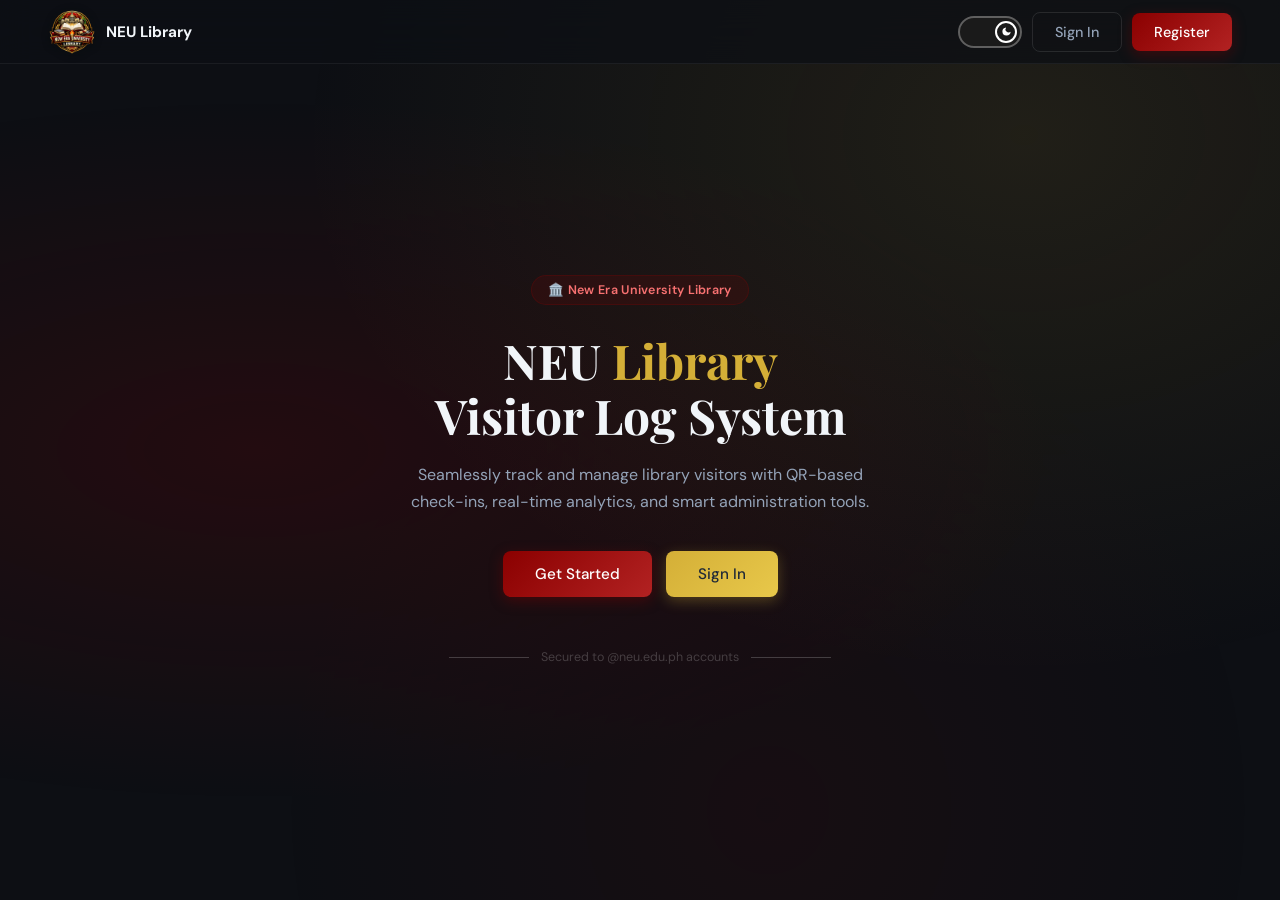
==== index.html @ dc7c8c46 "Initial commit - NEU Library Visitor Log System" ====
<!DOCTYPE html>
<html lang="en">
<head>
<meta charset="UTF-8"/>
<meta name="viewport" content="width=device-width,initial-scale=1.0"/>
<title>NEU Library Visitor Log System</title>
<link rel="preconnect" href="https://fonts.googleapis.com"/>
<link href="https://fonts.googleapis.com/css2?family=Playfair+Display:wght@600;700&family=DM+Sans:wght@300;400;500;600&display=swap" rel="stylesheet"/>
<style>
*,*::before,*::after{box-sizing:border-box;margin:0;padding:0;}

/* ── DARK (default) ── */
body{
  font-family:'DM Sans',sans-serif;
  background:#0D0F14;color:#F1F5F9;
  min-height:100vh;overflow-x:hidden;
  transition:background .3s,color .3s;
}

/* ── LIGHT ── */
body.light{
  background:#F9FAFB;color:#111827;
}

/* Background glow */
.bg-glow{
  position:fixed;inset:0;z-index:0;pointer-events:none;
  background:
    radial-gradient(ellipse at 20% 50%,rgba(139,0,0,0.18) 0%,transparent 55%),
    radial-gradient(ellipse at 80% 15%,rgba(212,175,55,0.10) 0%,transparent 50%),
    radial-gradient(ellipse at 60% 90%,rgba(139,0,0,0.08) 0%,transparent 45%);
  transition:background .3s;
}
body.light .bg-glow{
  background:
    radial-gradient(ellipse at 20% 50%,rgba(139,0,0,0.06) 0%,transparent 55%),
    radial-gradient(ellipse at 80% 15%,rgba(212,175,55,0.06) 0%,transparent 50%);
}

/* Nav */
nav{
  position:fixed;top:0;left:0;right:0;z-index:100;
  display:flex;align-items:center;justify-content:space-between;
  padding:0 48px;height:64px;
  background:rgba(13,15,20,0.75);
  backdrop-filter:blur(16px);
  border-bottom:1px solid rgba(255,255,255,0.06);
  transition:background .3s,border-color .3s;
}
body.light nav{
  background:rgba(249,250,251,0.85);
  border-bottom:1px solid rgba(0,0,0,0.08);
}
.nav-brand{display:flex;align-items:center;gap:10px;}
.nav-brand span{font-weight:700;font-size:.95rem;color:#F1F5F9;transition:color .3s;}
body.light .nav-brand span{color:#111827;}
.nav-right{display:flex;align-items:center;gap:10px;}

/* Logo — no white bg, just show naturally, slightly bigger */
.nav-logo{
  width:44px;height:44px;
  object-fit:contain;
  border-radius:50%;
  flex-shrink:0;
  filter:drop-shadow(0 2px 6px rgba(0,0,0,0.5));
  transition:filter .3s;
}
body.light .nav-logo{
  filter:drop-shadow(0 2px 6px rgba(0,0,0,0.2));
}

/* ── Theme Toggle ── */
.dm-btn{
  width:64px;height:32px;border-radius:100px;
  border:2.5px solid rgba(255,255,255,0.3);
  background:#1a1a1a;
  cursor:pointer;position:relative;
  transition:background .3s,border-color .3s;
  flex-shrink:0;padding:0;
}
body.light .dm-btn{background:#e8e8e8;border-color:rgba(0,0,0,0.2);}
.dm-knob{
  position:absolute;top:3px;left:3px;
  width:22px;height:22px;border-radius:50%;
  background:#fff;border:2px solid rgba(255,255,255,0.6);
  transition:transform .28s cubic-bezier(.4,0,.2,1);
  display:flex;align-items:center;justify-content:center;
  color:#1a1a1a;
}
body.light .dm-knob{transform:translateX(0);background:#fff;border-color:#aaa;color:#555;}
body:not(.light) .dm-knob{transform:translateX(32px);background:#1a1a1a;border-color:#fff;color:#fff;}
.dm-moon-svg{display:none;}
.dm-sun-svg{display:block;}
body.light .dm-btn .dm-moon-svg{display:none;}
body.light .dm-btn .dm-sun-svg{display:block;}
body:not(.light) .dm-btn .dm-moon-svg{display:block;}
body:not(.light) .dm-btn .dm-sun-svg{display:none;}

/* Buttons */
.btn{
  display:inline-flex;align-items:center;justify-content:center;gap:7px;
  padding:10px 22px;border-radius:8px;
  font-family:'DM Sans',sans-serif;font-size:.9rem;font-weight:500;
  border:none;cursor:pointer;transition:all .18s;text-decoration:none;
}
.btn-ghost{
  background:transparent;color:#94A3B8;
  border:1px solid rgba(255,255,255,0.1);
}
body.light .btn-ghost{color:#4B5563;border-color:rgba(0,0,0,0.12);}
.btn-ghost:hover{background:rgba(255,255,255,0.06);color:#F1F5F9;}
body.light .btn-ghost:hover{background:rgba(0,0,0,0.04);color:#111827;}
.btn-primary{
  background:linear-gradient(135deg,#8B0000,#B22222);color:#fff;
  box-shadow:0 4px 14px rgba(139,0,0,0.35);
}
.btn-primary:hover{transform:translateY(-1px);box-shadow:0 8px 22px rgba(139,0,0,0.42);}
.btn-gold{
  background:linear-gradient(135deg,#D4AF37,#E8C84A);
  color:#1F2937;box-shadow:0 4px 14px rgba(212,175,55,0.3);
}
.btn-gold:hover{transform:translateY(-1px);box-shadow:0 8px 22px rgba(212,175,55,0.38);}

/* Hero */
main{
  position:relative;z-index:1;
  min-height:100vh;
  display:flex;align-items:center;justify-content:center;
  padding:100px 24px 60px;
}
.hero{text-align:center;max-width:580px;}
.hero-badge{
  display:inline-flex;align-items:center;gap:7px;
  background:rgba(139,0,0,0.15);border:1px solid rgba(139,0,0,0.25);
  color:#F87171;padding:6px 16px;border-radius:100px;
  font-size:.78rem;font-weight:600;margin-bottom:28px;
  letter-spacing:.3px;transition:background .3s,border-color .3s,color .3s;
}
body.light .hero-badge{background:rgba(139,0,0,0.08);border-color:rgba(139,0,0,0.15);color:#8B0000;}
.hero h1{
  font-family:'Playfair Display',serif;
  font-size:clamp(2rem,5vw,3rem);
  line-height:1.15;margin-bottom:18px;
  color:#F1F5F9;transition:color .3s;
}
body.light .hero h1{color:#111827;}
.hero h1 .gold{color:#D4AF37;}
.hero p{
  font-size:1rem;color:#94A3B8;
  line-height:1.7;margin-bottom:36px;
  max-width:460px;margin-left:auto;margin-right:auto;
  transition:color .3s;
}
body.light .hero p{color:#6B7280;}
.hero-btns{display:flex;gap:14px;justify-content:center;flex-wrap:wrap;}
.hero-divider{
  display:flex;align-items:center;justify-content:center;
  gap:12px;margin-top:52px;
  color:rgba(255,255,255,0.2);font-size:.78rem;transition:color .3s;
}
body.light .hero-divider{color:rgba(0,0,0,0.25);}
.hero-divider::before,.hero-divider::after{
  content:'';flex:1;max-width:80px;
  height:1px;background:currentColor;
}

@media(max-width:500px){nav{padding:0 20px;} .hero h1{font-size:1.8rem;}}
</style>
</head>
<body>

<div class="bg-glow"></div>

<nav>
  <div class="nav-brand">
    <img src="New Era Library Logo.png" alt="NEU Library Logo" style="width:48px;height:48px;object-fit:contain;border-radius:50%;flex-shrink:0;filter:drop-shadow(0 1px 4px rgba(0,0,0,0.4));"/>
    <span>NEU Library</span>
  </div>
  <div class="nav-right">
    <button class="dm-btn" id="dm-btn" aria-label="Toggle theme"><div class="dm-knob"><svg class="dm-moon-svg" width="11" height="11" viewBox="0 0 24 24" fill="currentColor"><path d="M21 12.79A9 9 0 1 1 11.21 3 7 7 0 0 0 21 12.79z"/></svg><svg class="dm-sun-svg" width="11" height="11" viewBox="0 0 24 24" fill="none" stroke="currentColor" stroke-width="2.5"><circle cx="12" cy="12" r="5"/><line x1="12" y1="1" x2="12" y2="3"/><line x1="12" y1="21" x2="12" y2="23"/><line x1="4.22" y1="4.22" x2="5.64" y2="5.64"/><line x1="18.36" y1="18.36" x2="19.78" y2="19.78"/><line x1="1" y1="12" x2="3" y2="12"/><line x1="21" y1="12" x2="23" y2="12"/><line x1="4.22" y1="19.78" x2="5.64" y2="18.36"/><line x1="18.36" y1="5.64" x2="19.78" y2="4.22"/></svg></div></button>
    <a href="login.html"    class="btn btn-ghost">Sign In</a>
    <a href="register.html" class="btn btn-primary">Register</a>
  </div>
</nav>

<main>
  <div class="hero">
    <div class="hero-badge">🏛️ New Era University Library</div>
    <h1>NEU <span class="gold">Library</span><br>Visitor Log System</h1>
    <p>Seamlessly track and manage library visitors with QR-based check-ins, real-time analytics, and smart administration tools.</p>
    <div class="hero-btns">
      <a href="register.html" class="btn btn-primary" style="padding:13px 32px;font-size:.95rem;">Get Started</a>
      <a href="login.html"    class="btn btn-gold"    style="padding:13px 32px;font-size:.95rem;">Sign In</a>
    </div>
    <div class="hero-divider">
      <span>Secured to @neu.edu.ph accounts</span>
    </div>
  </div>
</main>

<script>
  // Default is DARK. Light mode is opt-in via body.light class.
  if (localStorage.getItem('neu_theme') === 'light') document.body.classList.add('light');
  document.getElementById('dm-btn').addEventListener('click', () => {
    document.body.classList.toggle('light');
    localStorage.setItem('neu_theme', document.body.classList.contains('light') ? 'light' : 'dark');
  });
</script>
</body>
</html>
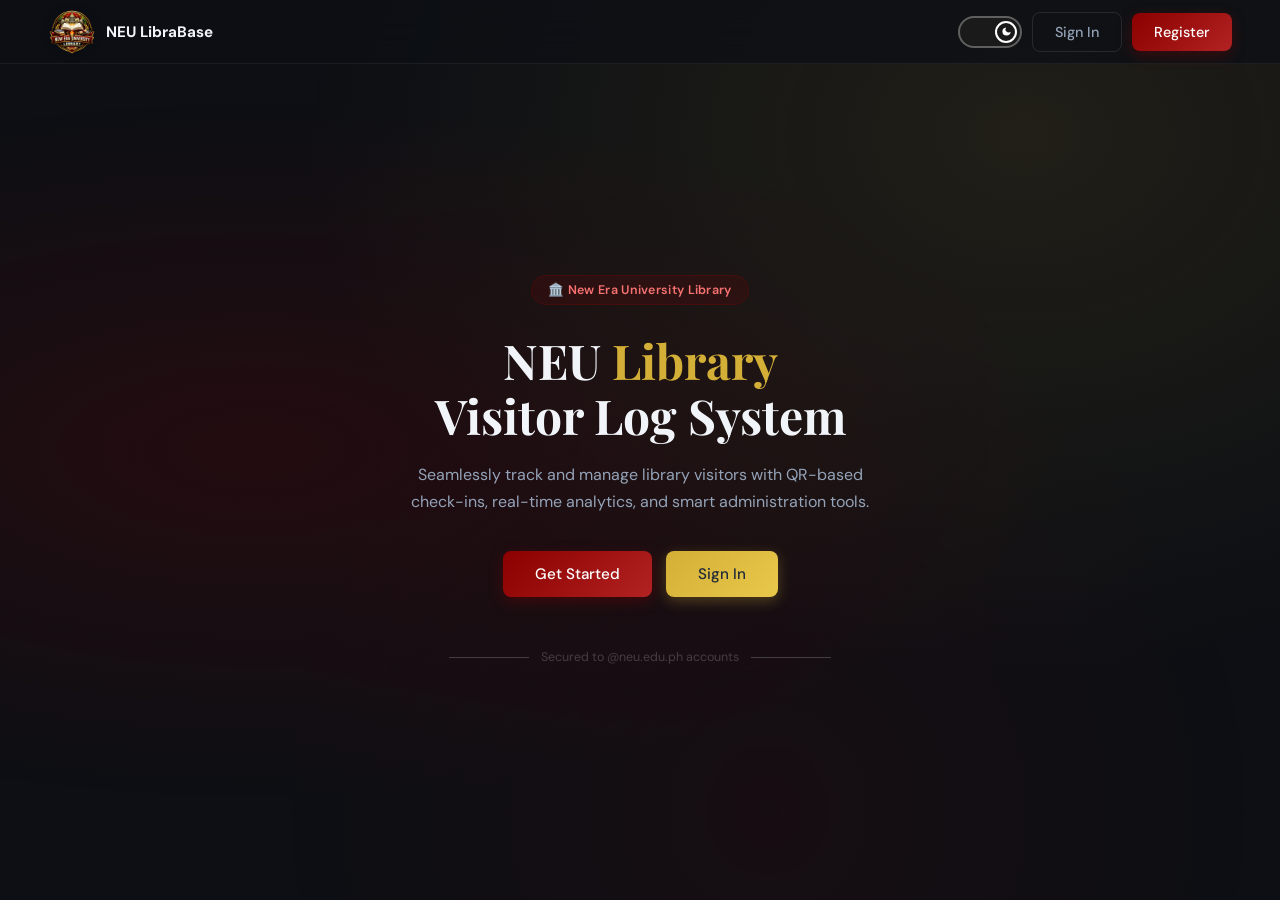
==== commit 683b133c: "Changed the Library name and removes the emoji" ====
--- a/index.html
+++ b/index.html
@@ -174,7 +174,7 @@
 <nav>
   <div class="nav-brand">
     <img src="New Era Library Logo.png" alt="NEU Library Logo" style="width:48px;height:48px;object-fit:contain;border-radius:50%;flex-shrink:0;filter:drop-shadow(0 1px 4px rgba(0,0,0,0.4));"/>
-    <span>NEU Library</span>
+    <span>NEU LibraBase</span>
   </div>
   <div class="nav-right">
     <button class="dm-btn" id="dm-btn" aria-label="Toggle theme"><div class="dm-knob"><svg class="dm-moon-svg" width="11" height="11" viewBox="0 0 24 24" fill="currentColor"><path d="M21 12.79A9 9 0 1 1 11.21 3 7 7 0 0 0 21 12.79z"/></svg><svg class="dm-sun-svg" width="11" height="11" viewBox="0 0 24 24" fill="none" stroke="currentColor" stroke-width="2.5"><circle cx="12" cy="12" r="5"/><line x1="12" y1="1" x2="12" y2="3"/><line x1="12" y1="21" x2="12" y2="23"/><line x1="4.22" y1="4.22" x2="5.64" y2="5.64"/><line x1="18.36" y1="18.36" x2="19.78" y2="19.78"/><line x1="1" y1="12" x2="3" y2="12"/><line x1="21" y1="12" x2="23" y2="12"/><line x1="4.22" y1="19.78" x2="5.64" y2="18.36"/><line x1="18.36" y1="5.64" x2="19.78" y2="4.22"/></svg></div></button>
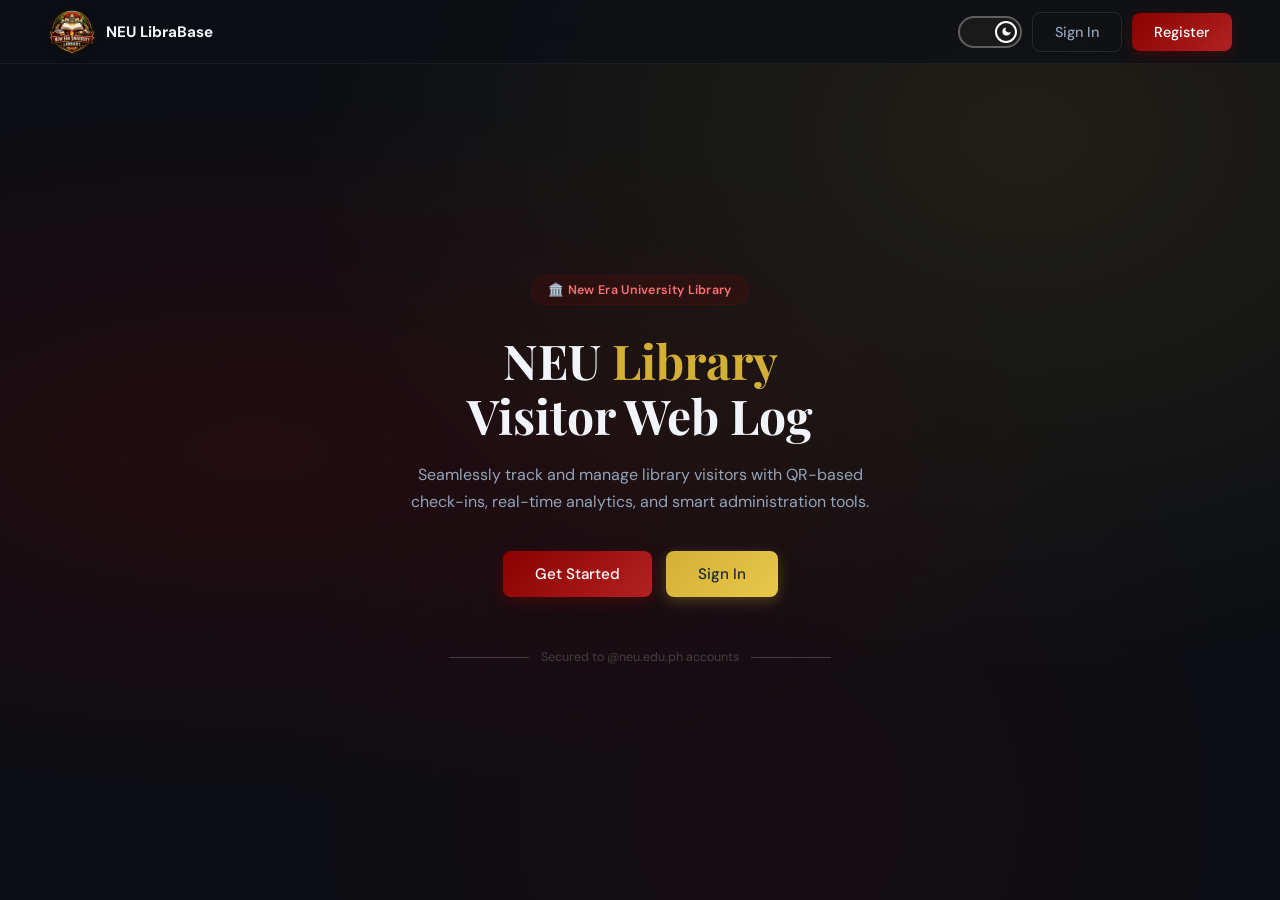
==== commit b61247d0: "Changes some text and removed emojis" ====
--- a/index.html
+++ b/index.html
@@ -3,7 +3,7 @@
 <head>
 <meta charset="UTF-8"/>
 <meta name="viewport" content="width=device-width,initial-scale=1.0"/>
-<title>NEU Library Visitor Log System</title>
+<title>NEU LibraBase Visitor Log System</title>
 <link rel="preconnect" href="https://fonts.googleapis.com"/>
 <link href="https://fonts.googleapis.com/css2?family=Playfair+Display:wght@600;700&family=DM+Sans:wght@300;400;500;600&display=swap" rel="stylesheet"/>
 <style>
@@ -173,7 +173,7 @@
 
 <nav>
   <div class="nav-brand">
-    <img src="New Era Library Logo.png" alt="NEU Library Logo" style="width:48px;height:48px;object-fit:contain;border-radius:50%;flex-shrink:0;filter:drop-shadow(0 1px 4px rgba(0,0,0,0.4));"/>
+    <img src="New Era Library Logo.png" alt="NEU LibraBase Logo" style="width:48px;height:48px;object-fit:contain;border-radius:50%;flex-shrink:0;filter:drop-shadow(0 1px 4px rgba(0,0,0,0.4));"/>
     <span>NEU LibraBase</span>
   </div>
   <div class="nav-right">
@@ -186,7 +186,7 @@
 <main>
   <div class="hero">
     <div class="hero-badge">🏛️ New Era University Library</div>
-    <h1>NEU <span class="gold">Library</span><br>Visitor Log System</h1>
+    <h1>NEU <span class="gold">Library</span><br>Visitor Web Log</h1>
     <p>Seamlessly track and manage library visitors with QR-based check-ins, real-time analytics, and smart administration tools.</p>
     <div class="hero-btns">
       <a href="register.html" class="btn btn-primary" style="padding:13px 32px;font-size:.95rem;">Get Started</a>
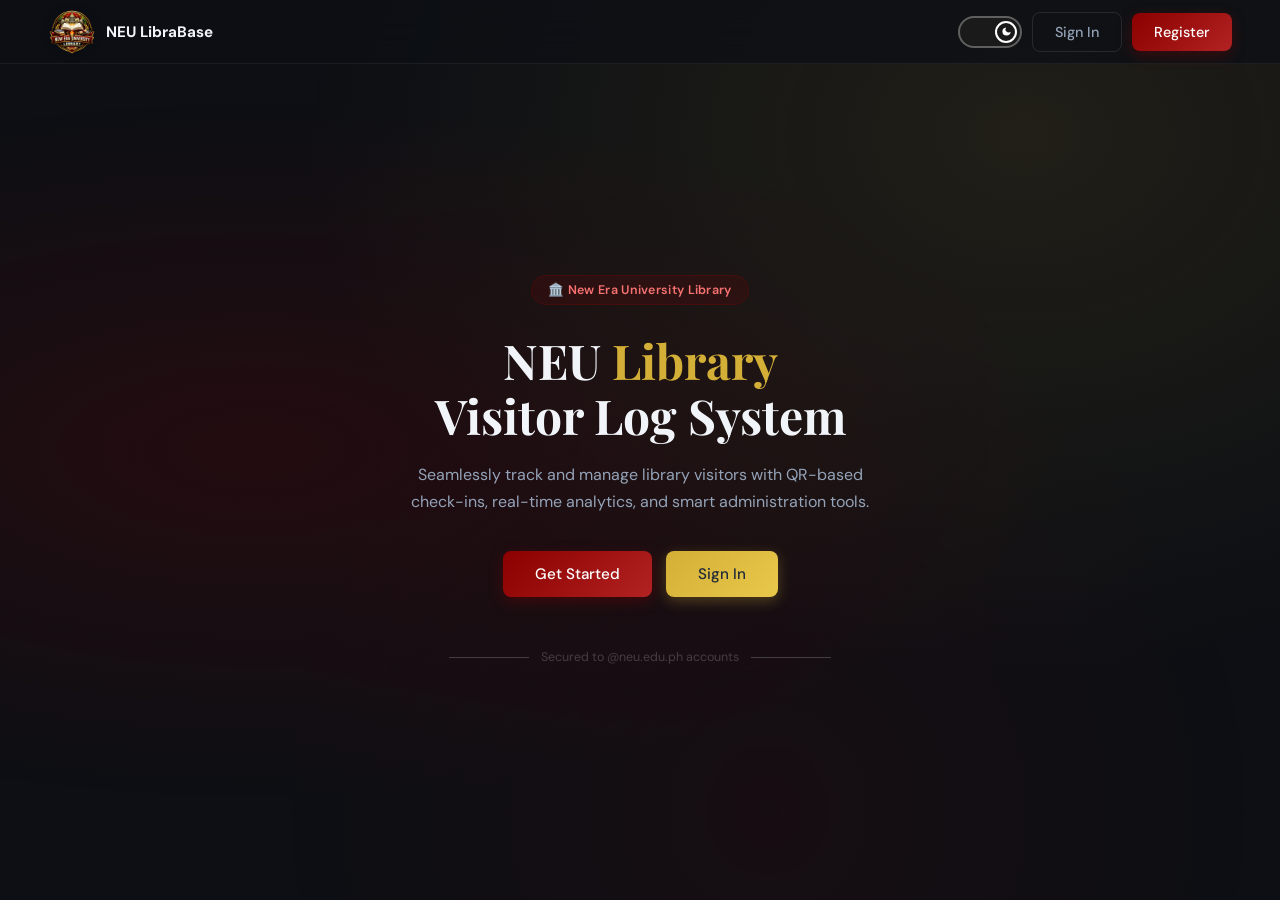
==== commit ebc18fc1: "Editable student number, visit summary card, add new college" ====
--- a/index.html
+++ b/index.html
@@ -186,7 +186,7 @@
 <main>
   <div class="hero">
     <div class="hero-badge">🏛️ New Era University Library</div>
-    <h1>NEU <span class="gold">Library</span><br>Visitor Web Log</h1>
+    <h1>NEU <span class="gold">Library</span><br>Visitor Log System</h1>
     <p>Seamlessly track and manage library visitors with QR-based check-ins, real-time analytics, and smart administration tools.</p>
     <div class="hero-btns">
       <a href="register.html" class="btn btn-primary" style="padding:13px 32px;font-size:.95rem;">Get Started</a>
